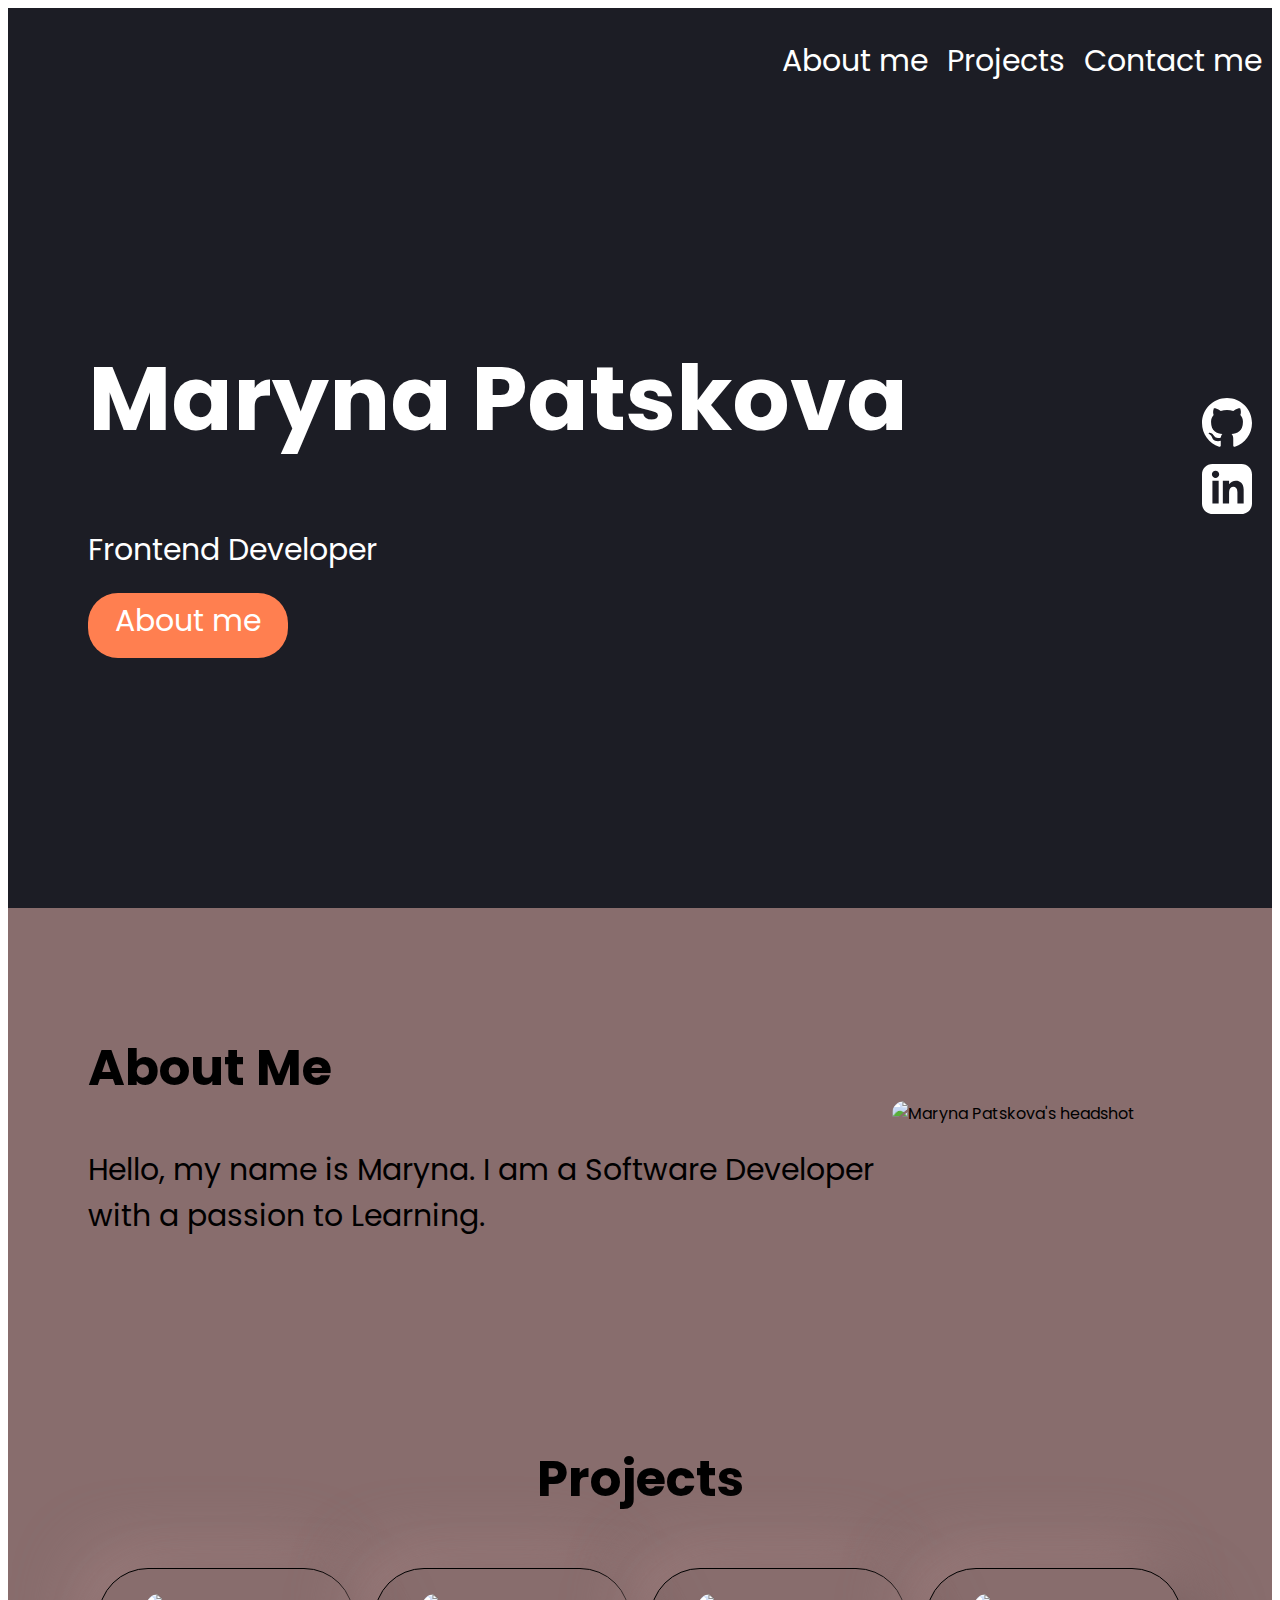
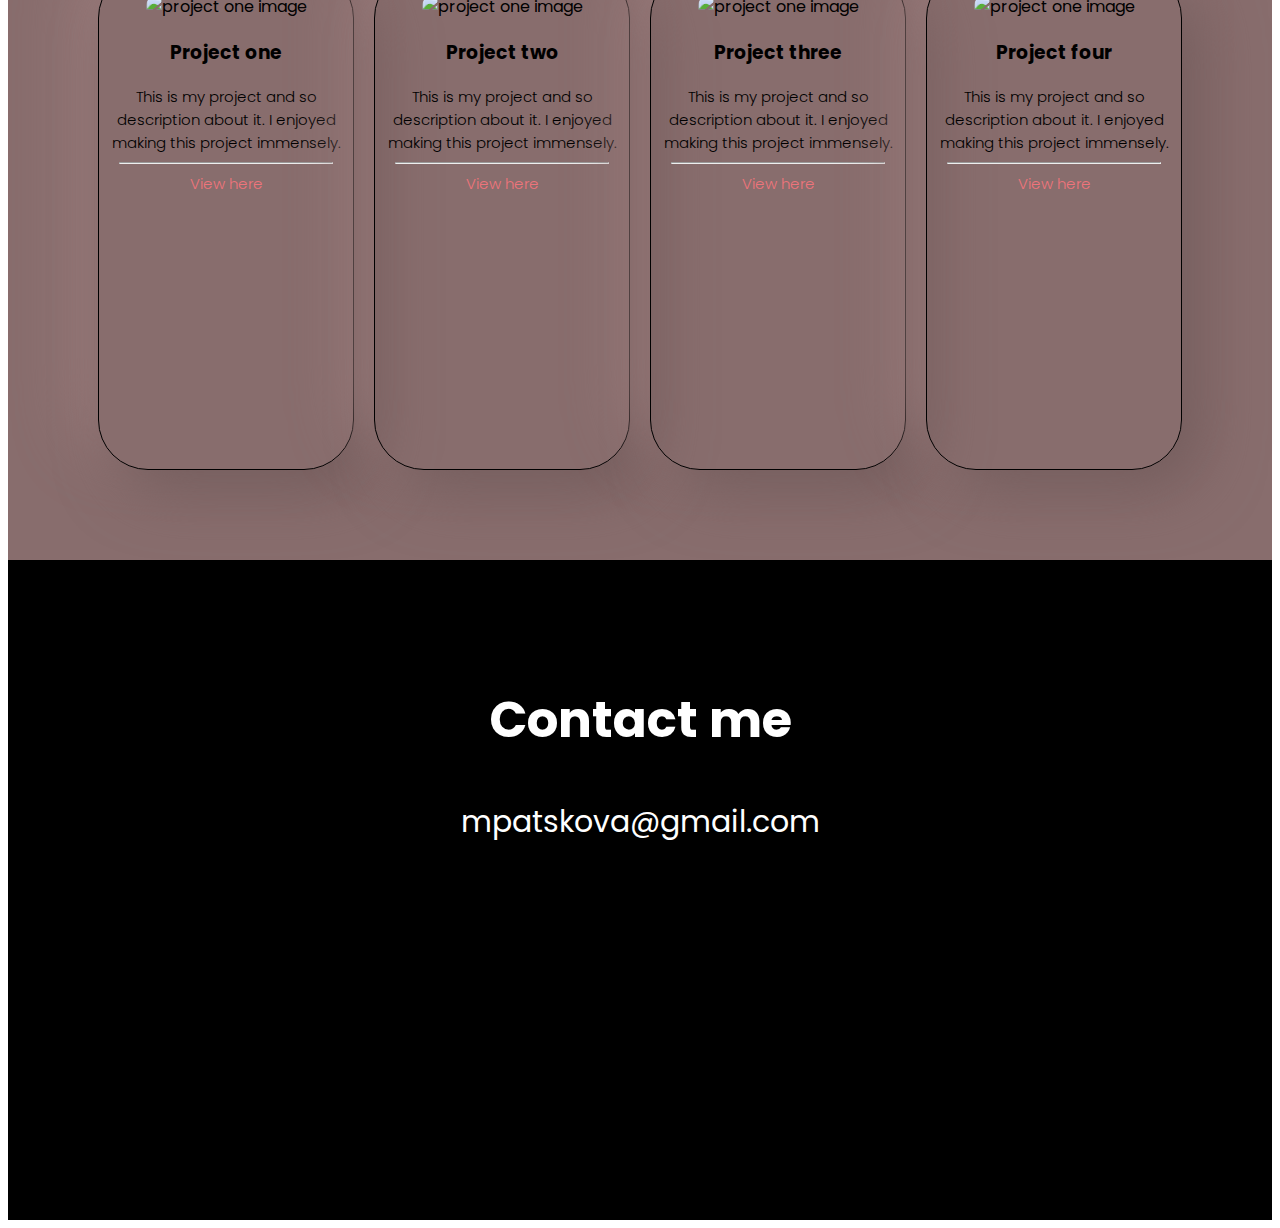
==== index.html @ 144b2953 "first commit" ====
<!DOCTYPE html>
<html lang="en">
  <head>
    <meta charset="UTF-8" />
    <meta name="viewport" content="width=device-width, initial-scale=1.0" />
    <script
      src="https://kit.fontawesome.com/b7deeb962c.js"
      crossorigin="anonymous"
    ></script>
    <title>Maryna's Portfolio</title>
    <link rel="stylesheet" href="src/styles.css" />
    <link rel="preconnect" href="https://fonts.googleapis.com" />
    <link rel="preconnect" href="https://fonts.gstatic.com" crossorigin />
    <link
      href="https://fonts.googleapis.com/css2?family=Poppins:ital,wght@0,300;0,400;0,800;1,600;1,700&display=swap"
      rel="stylesheet"
    />
  </head>

  <body>
    <section class="hero">
      <nav>
        <i
          class="fa-sharp fa-solid fa-circle-m"
          alt="Maryna Patskova's logo"
        ></i>
        <ul id="nav-list">
          <li><a href="#about-me">About me</a></li>
          <li><a href="#projects">Projects</a></li>
          <li><a href="#contact-me">Contact me</a></li>
        </ul>
        <botton class="hamburger" id="hamburger">
          <i class="fas fa-bars"></i>
        </botton>
      </nav>
      <div class="hero-area">
        <div class="hero-text">
          <h1>Maryna Patskova</h1>
          <p>Frontend Developer</p>
          <div class="button">About me</div>
        </div>
        <div class="socials">
          <div>
            <a href="https://github.com/mpatskova" class="social">
              <svg
                xmlns="http://www.w3.org/2000/svg"
                fill="#ffffff"
                width="50"
                height="50"
                viewBox="0 0 24 24"
              >
                <path
                  d="M12 0c-6.626 0-12 5.373-12 12 0 5.302 3.438 9.8 8.207 11.387.599.111.793-.261.793-.577v-2.234c-3.338.726-4.033-1.416-4.033-1.416-.546-1.387-1.333-1.756-1.333-1.756-1.089-.745.083-.729.083-.729 1.205.084 1.839 1.237 1.839 1.237 1.07 1.834 2.807 1.304 3.492.997.107-.775.418-1.305.762-1.604-2.665-.305-5.467-1.334-5.467-5.931 0-1.311.469-2.381 1.236-3.221-.124-.303-.535-1.524.117-3.176 0 0 1.008-.322 3.301 1.23.957-.266 1.983-.399 3.003-.404 1.02.005 2.047.138 3.006.404 2.291-1.552 3.297-1.23 3.297-1.23.653 1.653.242 2.874.118 3.176.77.84 1.235 1.911 1.235 3.221 0 4.609-2.807 5.624-5.479 5.921.43.372.823 1.102.823 2.222v3.293c0 .319.192.694.801.576 4.765-1.589 8.199-6.086 8.199-11.386 0-6.627-5.373-12-12-12z"
                />
              </svg>
            </a>
          </div>
          <div>
            <a href="https://www.linkedin.com/in/maryna-p/" class="social">
              <svg
                xmlns="http://www.w3.org/2000/svg"
                fill="#ffffff"
                width="50"
                height="50"
                viewBox="0 0 24 24"
              >
                <path
                  d="M19 0h-14c-2.761 0-5 2.239-5 5v14c0 2.761 2.239 5 5 5h14c2.762 0 5-2.239 5-5v-14c0-2.761-2.238-5-5-5zm-11 19h-3v-11h3v11zm-1.5-12.268c-.966 0-1.75-.79-1.75-1.764s.784-1.764 1.75-1.764 1.75.79 1.75 1.764-.783 1.764-1.75 1.764zm13.5 12.268h-3v-5.604c0-3.368-4-3.113-4 0v5.604h-3v-11h3v1.765c1.396-2.586 7-2.777 7 2.476v6.759z"
                />
              </svg>
            </a>
          </div>
        </div>
      </div>
    </section>
    <section class="sub-section" id="about-me">
      <div class="information">
        <h2>About Me</h2>
        <p>
          Hello, my name is Maryna. I am a Software Developer with a passion to
          Learning.
        </p>
      </div>
      <div class="headshot-container">
        <img
          class="headshot"
          src="src/images/"
          alt="Maryna Patskova's headshot"
        />
      </div>
    </section>
    <section class="sub-section-alternative" id="projects">
      <h2>Projects</h2>
      <div class="project-container">
        <div class="project-card">
          <img class="project-image" src="" alt="project one image" />
          <h3>Project one</h3>
          <p class="subtext">
            This is my project and so description about it. I enjoyed making
            this project immensely.
          </p>
          <hr />
          <p class="subtext"><a class="project-link" href="">View here</a></p>
        </div>
        <div class="project-card">
          <img class="project-image" src="" alt="project one image" />
          <h3>Project two</h3>
          <p class="subtext">
            This is my project and so description about it. I enjoyed making
            this project immensely.
          </p>
          <hr />
          <p class="subtext"><a class="project-link" href="">View here</a></p>
        </div>
        <div class="project-card">
          <img class="project-image" src="" alt="project one image" />
          <h3>Project three</h3>
          <p class="subtext">
            This is my project and so description about it. I enjoyed making
            this project immensely.
          </p>
          <hr />
          <p class="subtext"><a class="project-link" href="">View here</a></p>
        </div>
        <div class="project-card">
          <img class="project-image" src="" alt="project one image" />
          <h3>Project four</h3>
          <p class="subtext">
            This is my project and so description about it. I enjoyed making
            this project immensely.
          </p>
          <hr />
          <p class="subtext"><a class="project-link" href="">View here</a></p>
        </div>
      </div>
    </section>

    <footer id="contact-me">
      <h2>Contact me</h2>
      <p>mpatskova@gmail.com</p>
    </footer>

    <script src="src/app.js"></script>
  </body>
</html>
---- src/styles.css ----
body {
    font-family: 'Poppins', sans-serif;
}

section {
    background-color: #886d6d;
}

.hero {
    background-color: #1c1d25;
    height: 100vh;
    color: white;
    font-size: 40px;
}

footer {
    height: 500px;
    background-color: black;
    color: white; 
    text-align: center;
    padding: 80px; 
}

nav {
    display: flex;
    justify-content: space-between;
}

ul {
    display: flex; 
    list-style-type: none;
    width: 500px;
    justify-content: space-around;
    font-size: 30px;
}

ul.show {
    display: block;
}

li {
    text-decoration: none; 
}

h1 {
    font-size: 90px;
}

h2 {
    font-size: 50px;
}

p {
    margin: 0;
    font-size: 30px;
    font-weight: 300px;
}

.subtext {
    font-size: 15px;
    font-weight: 300;
}

.hero-area{
    display: flex;
    height: 100%;
    justify-content: space-between;
    align-items: center;
}

.hero-text {
    margin-left: 80px;
    margin-bottom: 200px;
}

.button {
    width: 200px;
    height: 60px; 
    border-radius: 30px;
    background-color: coral;
    text-align: center;
    font-size: 30px;
    font-weight: 300px;
    padding-top: 5px;
    margin-top: 20px;
}

.button:hover {
    background-color: #ef747b;
}

.button:active {
    background-color: #a9a9a9;
    color: #808080
}

.socials {
    padding-bottom: 200px;
}

.social {
    margin: 20px;
}

.fa-sharp fa-solid fa-circle-m {
    height: 80px;
    margin: 30px;
    color: whitesmoke;
}

.sub-section {
    display: flex;
    justify-content: space-around;
    padding: 80px;
}

.sub-section-alternative {
    display: flex;
    flex-direction: column;
    text-align: center;
    padding: 80px;
}

.headshot {
    width: 300px;
    border-radius: 150px;
}

.headshot-container {
    display: flex;
    align-items: center;
}

.project-card {
    width: 300px;
    height: 500px;
    border: 1px solid black;
    box-shadow:  20px 20px 60px #745d5d,
                -20px -20px 60px #9c7d7d;
    border-radius: 50px;
    margin: 10px;
}

.project-container {
    display: flex;
    justify-content: space-around;
}

@media only screen and (max-width: 1000px) {
    .project-container {
        display: flex;
        flex-wrap: wrap;
    }
}

.project-image {
    width: 250px;
    border-radius: 125px;
    margin-top: 25px;
}

hr {
    margin-left: 20px;
    margin-right: 20px;
}

.project-link {
    text-decoration: none;
    color: #ef747b;
}

a {
    text-decoration: none;
    color: white;
}

.hamburger {
    display: none;
}

.hamburger:focus {
    outline: 0;
}

@media only screen and (max-width:1000px) {
    .hamburger {
    display: block;
    border: 0;
    background-color: transparent;
    color: white;
    font-size: 30px;
    margin: 20px;
    align-self: flex-end;
    }

    ul {
        display: none;
        background-color:#484c68;
        margin: 0px;
    }

    nav {
        display: flex;
        flex-direction: column-reverse;
        align-items: flex-start;
    }

    .logo{
        display: none;
    }
}
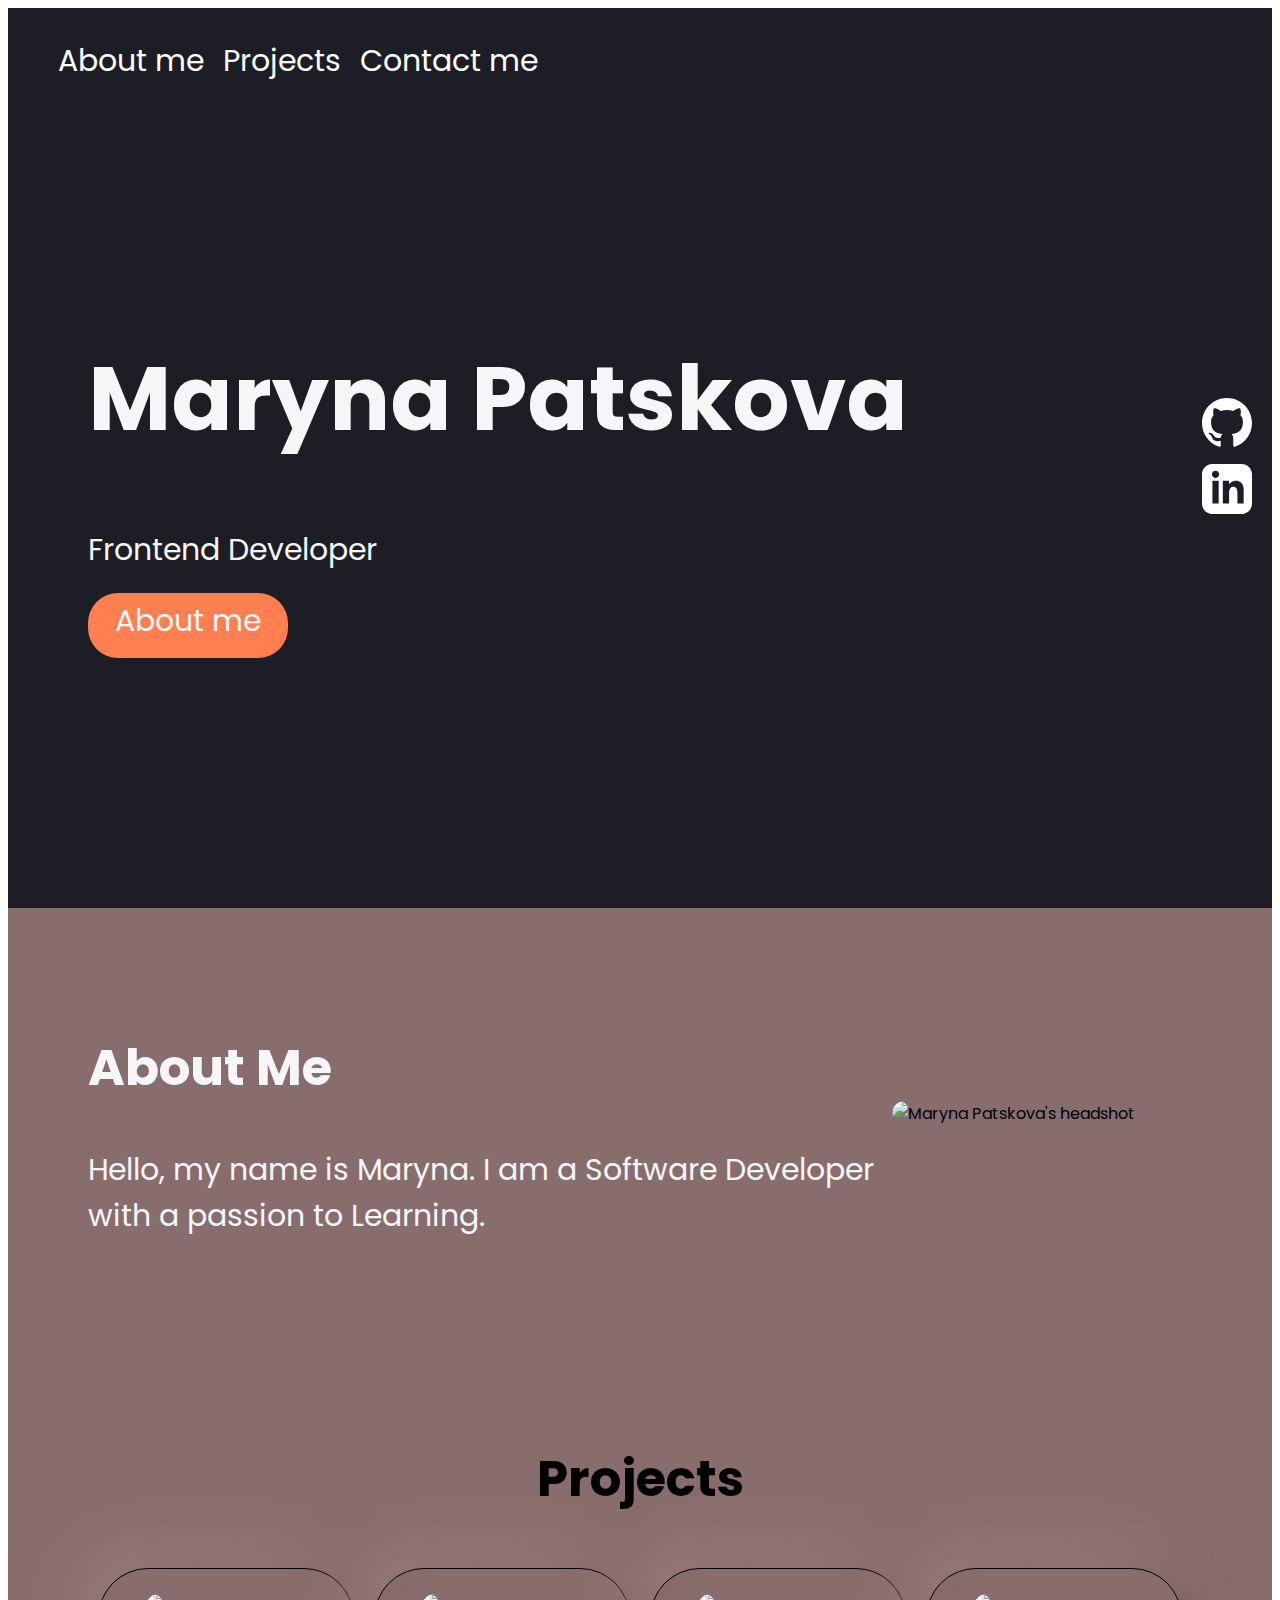
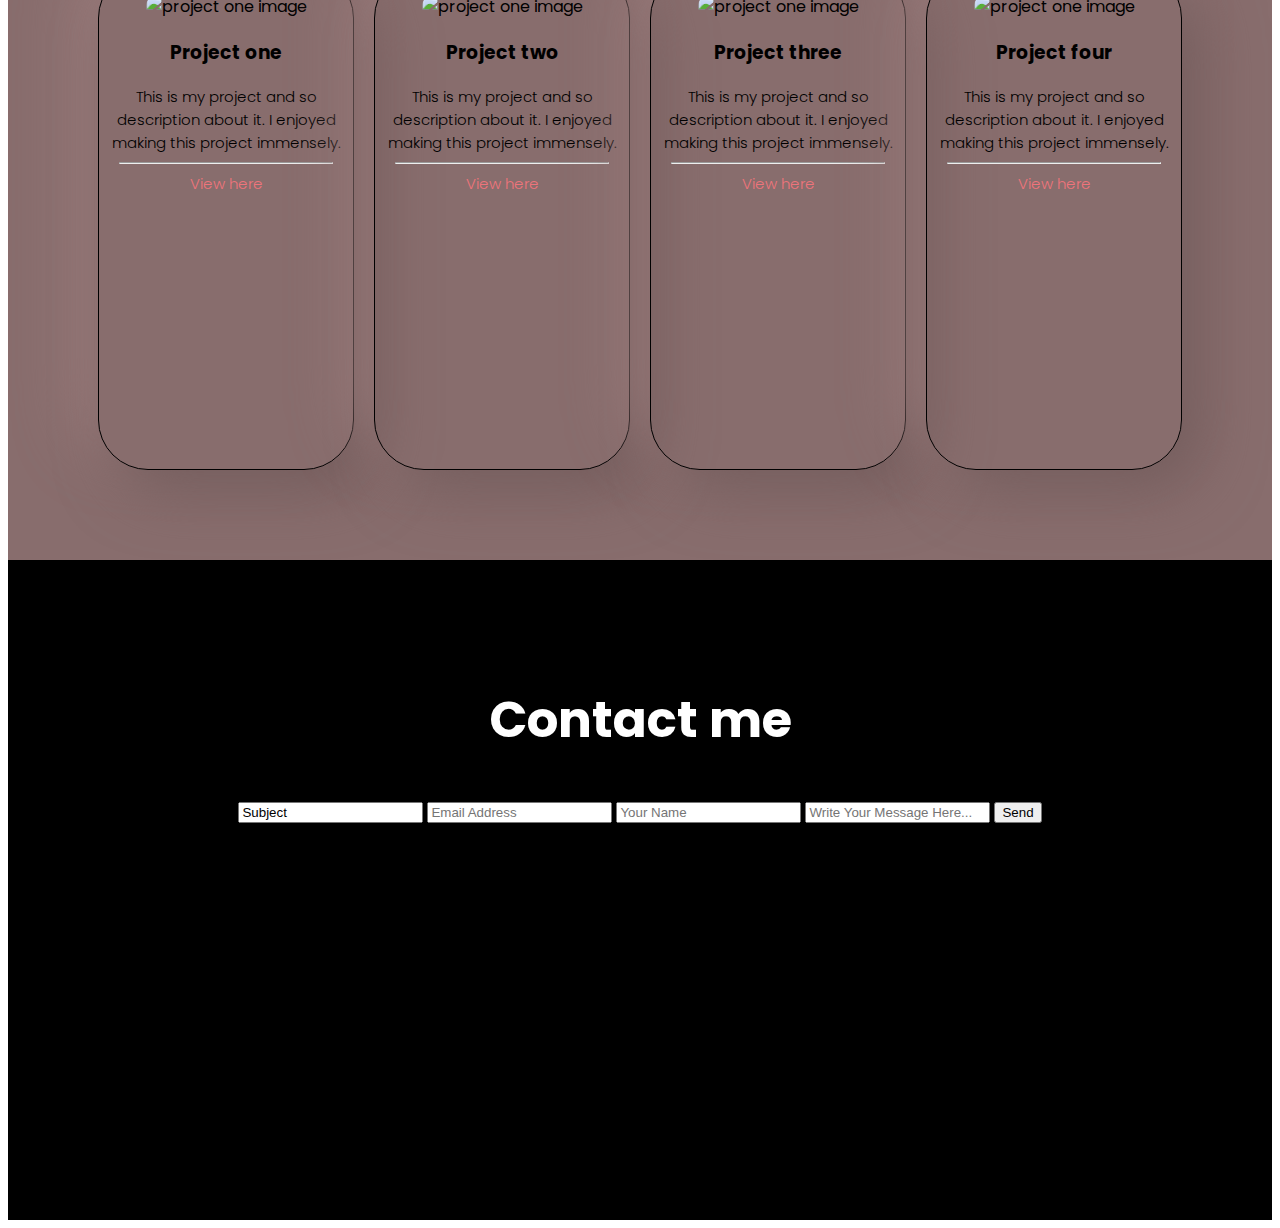
==== commit 73bb5f49: "Updates to my porfolio." ====
--- a/index.html
+++ b/index.html
@@ -20,10 +20,6 @@
   <body>
     <section class="hero">
       <nav>
-        <i
-          class="fa-sharp fa-solid fa-circle-m"
-          alt="Maryna Patskova's logo"
-        ></i>
         <ul id="nav-list">
           <li><a href="#about-me">About me</a></li>
           <li><a href="#projects">Projects</a></li>
@@ -137,7 +133,23 @@
 
     <footer id="contact-me">
       <h2>Contact me</h2>
-      <p>mpatskova@gmail.com</p>
+      <form action="https://formsubmit.co/mpatskova@email.com" method="POST">
+        <input type="message" name="_subject" value="Subject" />
+        <input type="email" name="email" placeholder="Email Address" required />
+        <input type="text" name="name" placeholder="Your Name" required />
+        <input
+          type="text"
+          name="message"
+          placeholder="Write Your Message Here..."
+          required
+        />
+        <input
+          type="hidden"
+          name="_next"
+          value="https://marynapatskova.com/thankyou.html"
+        />
+        <button type="submit">Send</button>
+      </form>
     </footer>
 
     <script src="src/app.js"></script>
--- a/src/styles.css
+++ b/src/styles.css
@@ -56,6 +56,10 @@
     font-weight: 300px;
 }
 
+.information {
+    color: #F6F5F7;
+}
+
 .subtext {
     font-size: 15px;
     font-weight: 300;
@@ -71,6 +75,7 @@
 .hero-text {
     margin-left: 80px;
     margin-bottom: 200px;
+    color: #F6F5F7;
 }
 
 .button {
@@ -100,12 +105,6 @@
 
 .social {
     margin: 20px;
-}
-
-.fa-sharp fa-solid fa-circle-m {
-    height: 80px;
-    margin: 30px;
-    color: whitesmoke;
 }
 
 .sub-section {
@@ -204,8 +203,10 @@
         flex-direction: column-reverse;
         align-items: flex-start;
     }
-
-    .logo{
-        display: none;
-    }
+}
+
+#contact-me {
+display: flex; 
+flex-direction: column;
+
 }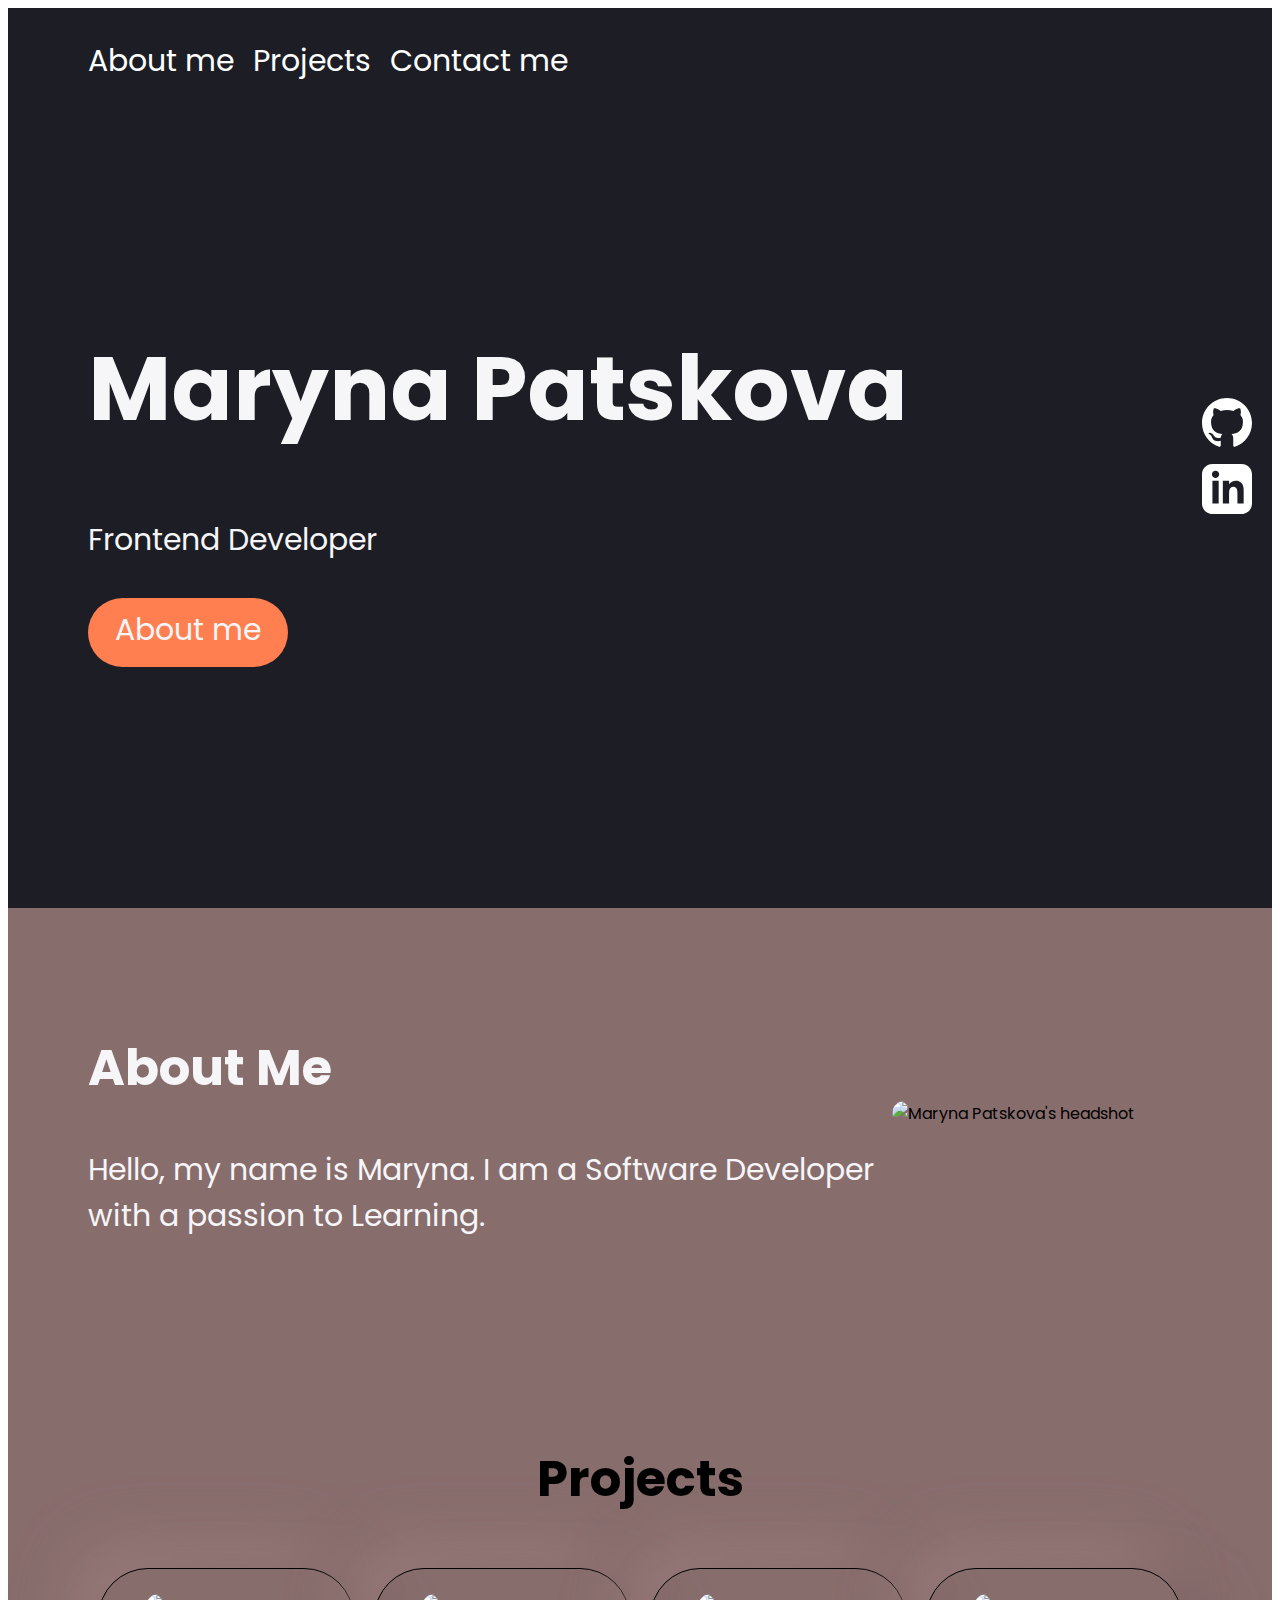
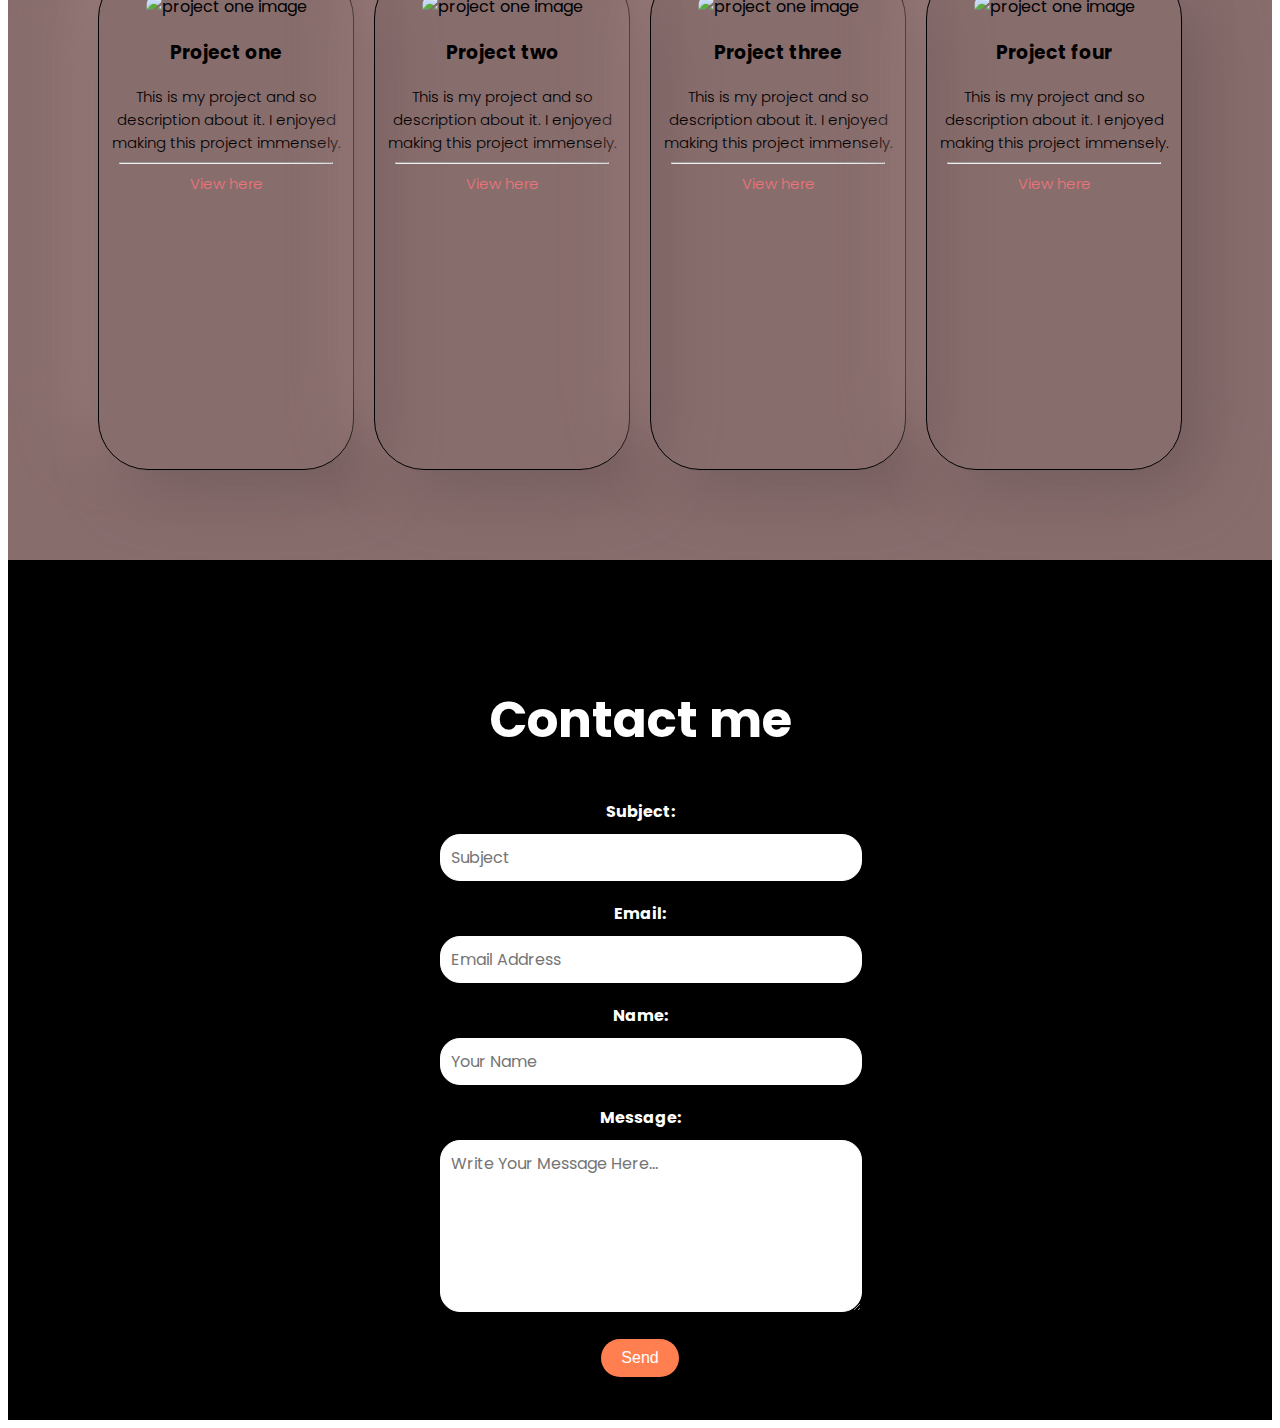
==== commit 2e880011: "Form updates in css and html." ====
--- a/index.html
+++ b/index.html
@@ -134,15 +134,19 @@
     <footer id="contact-me">
       <h2>Contact me</h2>
       <form action="https://formsubmit.co/mpatskova@email.com" method="POST">
-        <input type="message" name="_subject" value="Subject" />
+        <label for="email">Subject:</label>
+        <input type="message" name="_subject" placeholder="Subject" required />
+        <label for="email">Email:</label>
         <input type="email" name="email" placeholder="Email Address" required />
+        <label for="email">Name:</label>
         <input type="text" name="name" placeholder="Your Name" required />
-        <input
-          type="text"
+        <label for="message">Message:</label>
+        <textarea
+          id="message"
           name="message"
           placeholder="Write Your Message Here..."
           required
-        />
+        ></textarea>
         <input
           type="hidden"
           name="_next"
--- a/src/styles.css
+++ b/src/styles.css
@@ -14,11 +14,12 @@
 }
 
 footer {
-    height: 500px;
+    height: 700px;
     background-color: black;
     color: white; 
     text-align: center;
-    padding: 80px; 
+    padding: 80px;
+
 }
 
 nav {
@@ -32,6 +33,7 @@
     width: 500px;
     justify-content: space-around;
     font-size: 30px;
+    margin-left: 30px;
 }
 
 ul.show {
@@ -81,13 +83,13 @@
 .button {
     width: 200px;
     height: 60px; 
-    border-radius: 30px;
+    border-radius: 40px;
     background-color: coral;
     text-align: center;
     font-size: 30px;
     font-weight: 300px;
-    padding-top: 5px;
-    margin-top: 20px;
+    padding-top: 9px;
+    margin-top: 35px;
 }
 
 .button:hover {
@@ -205,8 +207,47 @@
     }
 }
 
-#contact-me {
-display: flex; 
-flex-direction: column;
-
-}+form {
+    max-width:400px;
+    margin:0 auto;
+    
+}
+
+label {
+    display: inline-block;
+    margin-bottom: 10px;
+    font-weight: bold;
+}
+
+input, textarea {
+    font-family: 'Poppins', sans-serif;
+    text-decoration: none;
+    display: inline-block;
+    width: 100%;
+    padding: 10px;
+    border: 1px solid white;
+    border-radius: 20px;
+    margin-bottom: 20px;
+    font-size: 16px;
+}
+
+textarea {
+    height: 150px;
+}
+
+button {
+    display: inline-block;
+    background-color: coral;
+    color: #fff;
+    padding: 10px 20px;
+    border: none;
+    border-radius: 5px;
+    font-size: 16px;
+    cursor: pointer;
+    border-radius: 150px;
+
+  }
+  
+  button:hover {
+    background-color: #ef747b;
+  }
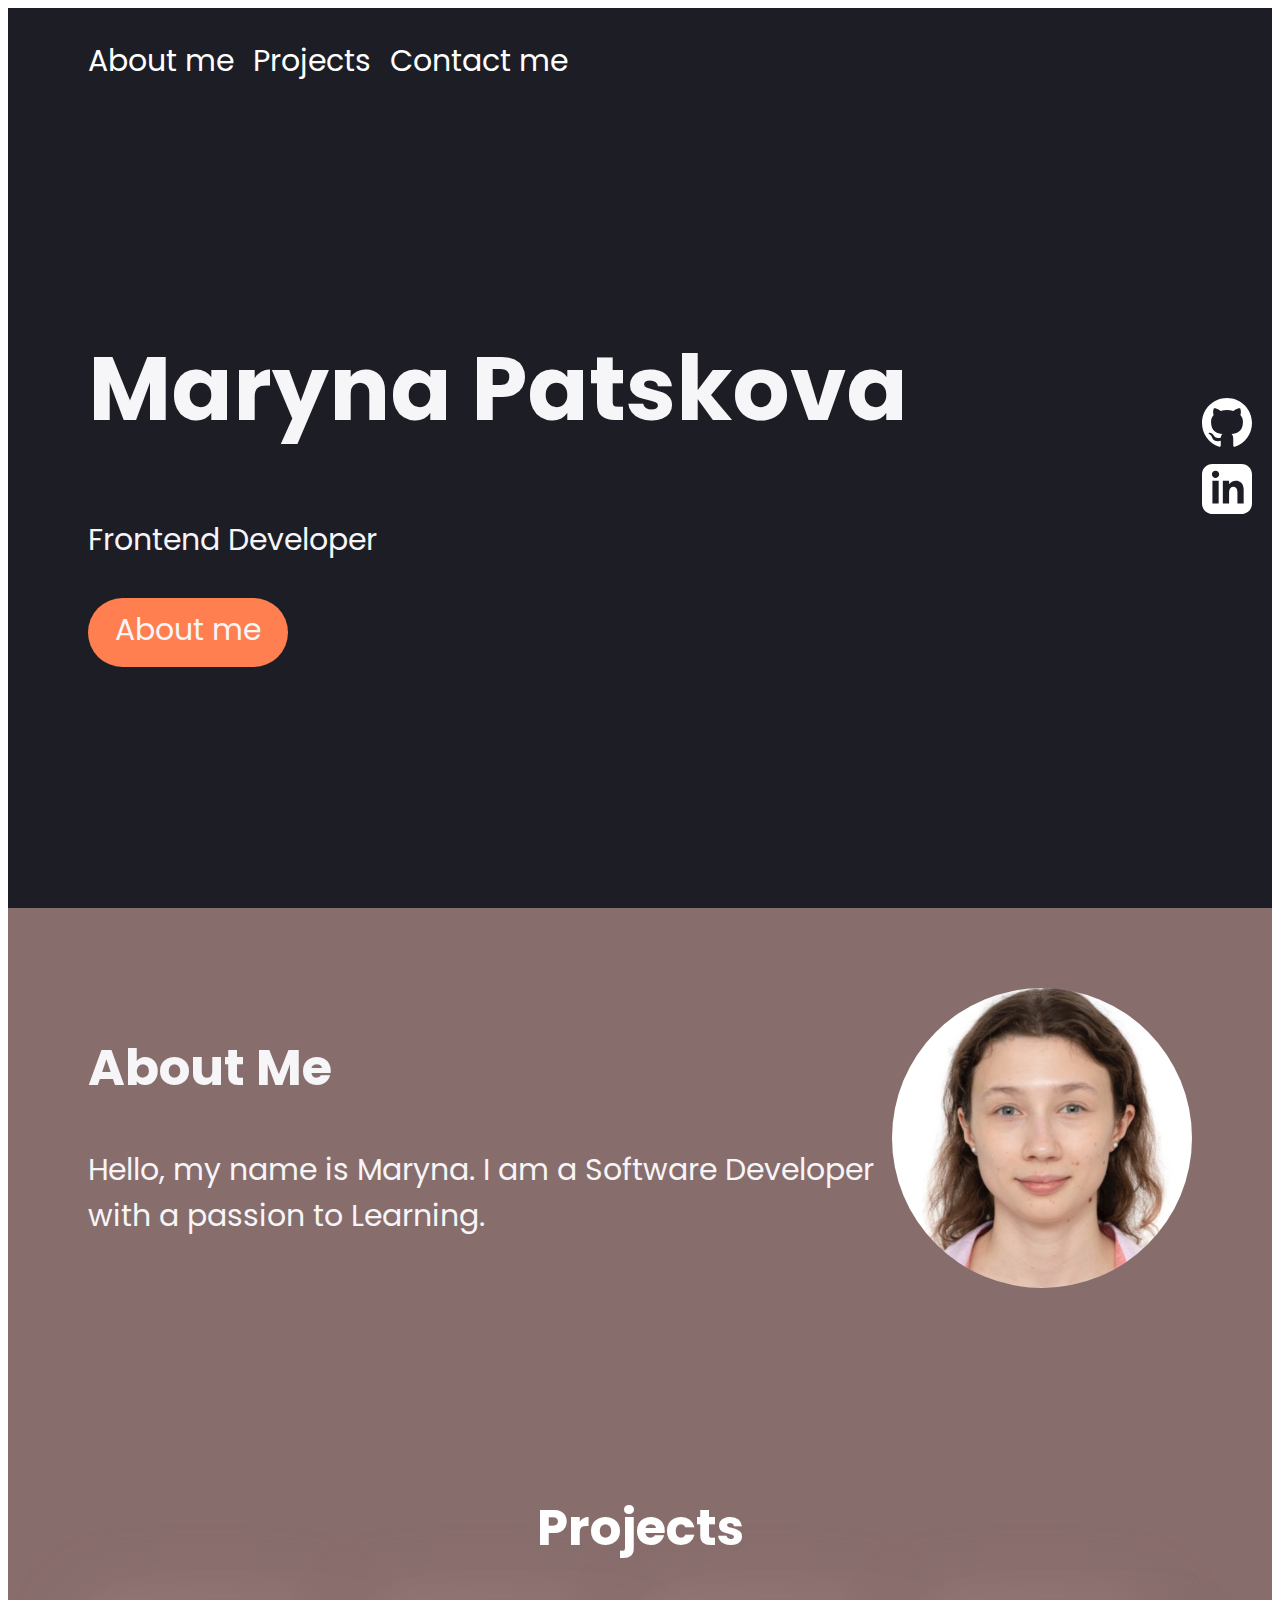
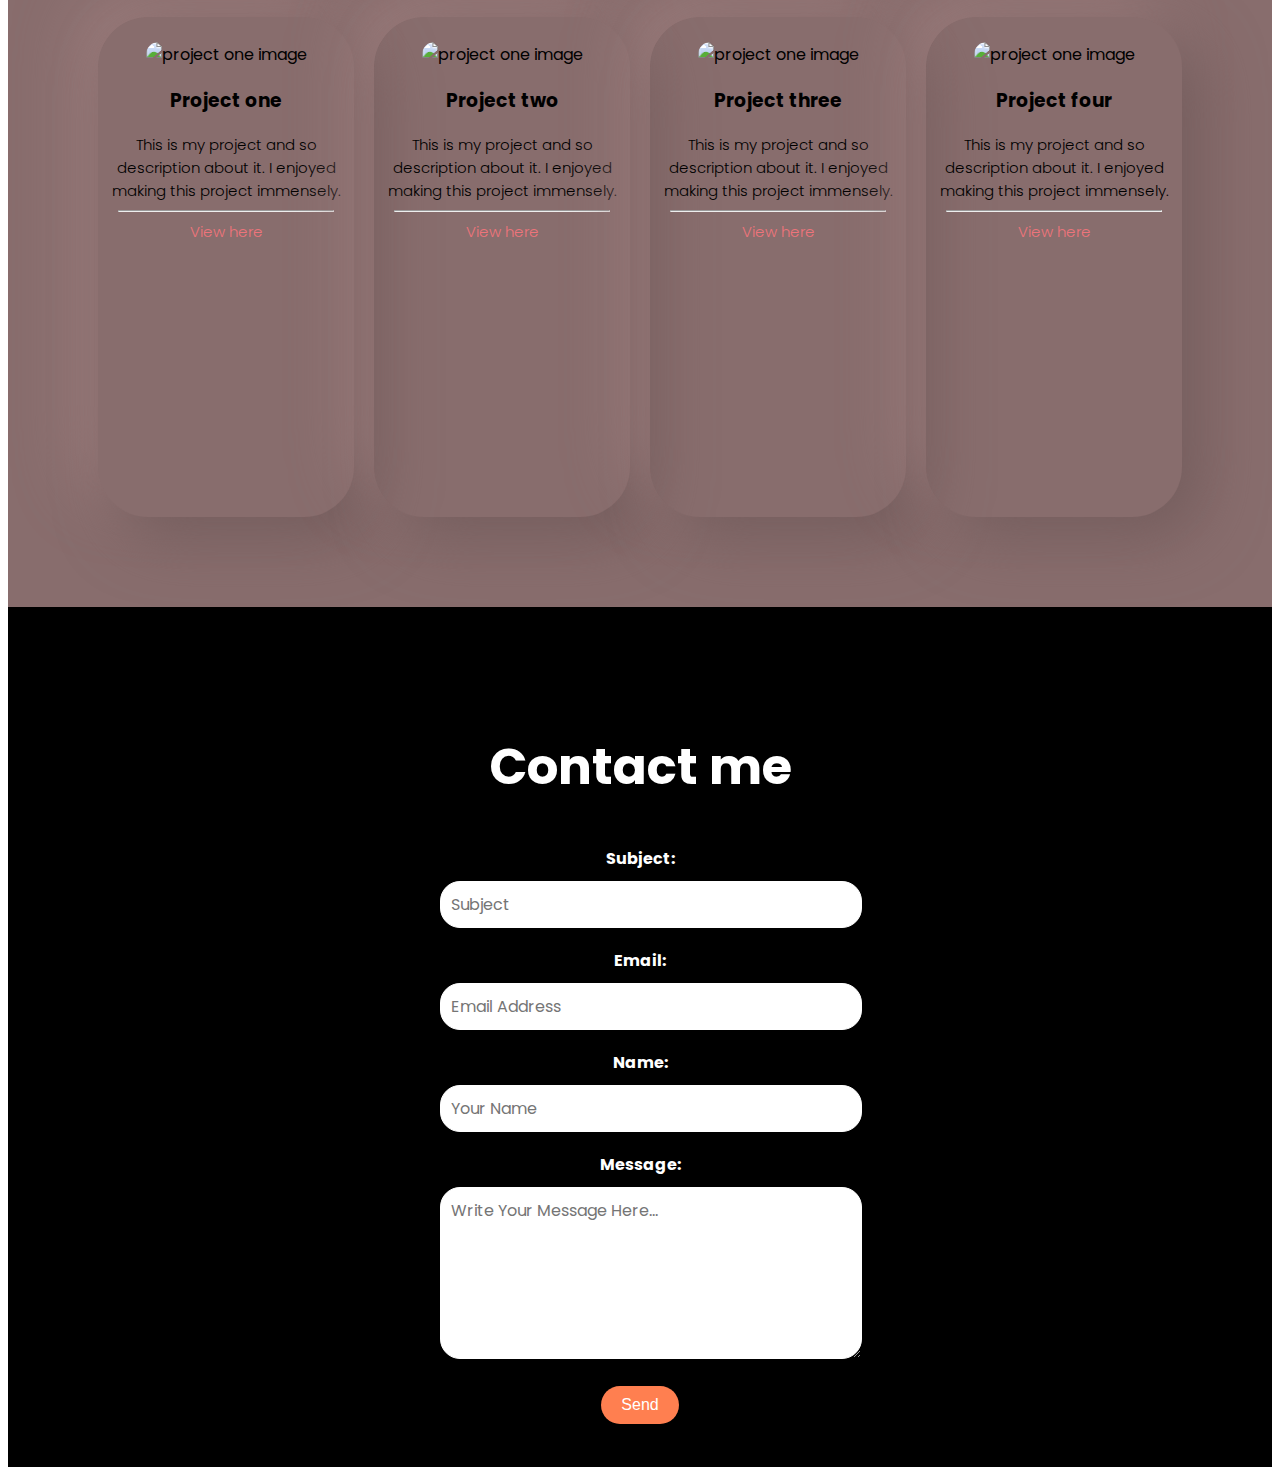
==== commit 95e42cff: "Changes in css and adding profile picture." ====
--- a/index.html
+++ b/index.html
@@ -80,7 +80,7 @@
       <div class="headshot-container">
         <img
           class="headshot"
-          src="src/images/"
+          src="src/images/Photo.jpeg"
           alt="Maryna Patskova's headshot"
         />
       </div>
--- a/src/styles.css
+++ b/src/styles.css
@@ -122,6 +122,10 @@
     padding: 80px;
 }
 
+.sub-section-alternative h2 {
+    color: white;
+}
+
 .headshot {
     width: 300px;
     border-radius: 150px;
@@ -135,7 +139,6 @@
 .project-card {
     width: 300px;
     height: 500px;
-    border: 1px solid black;
     box-shadow:  20px 20px 60px #745d5d,
                 -20px -20px 60px #9c7d7d;
     border-radius: 50px;
